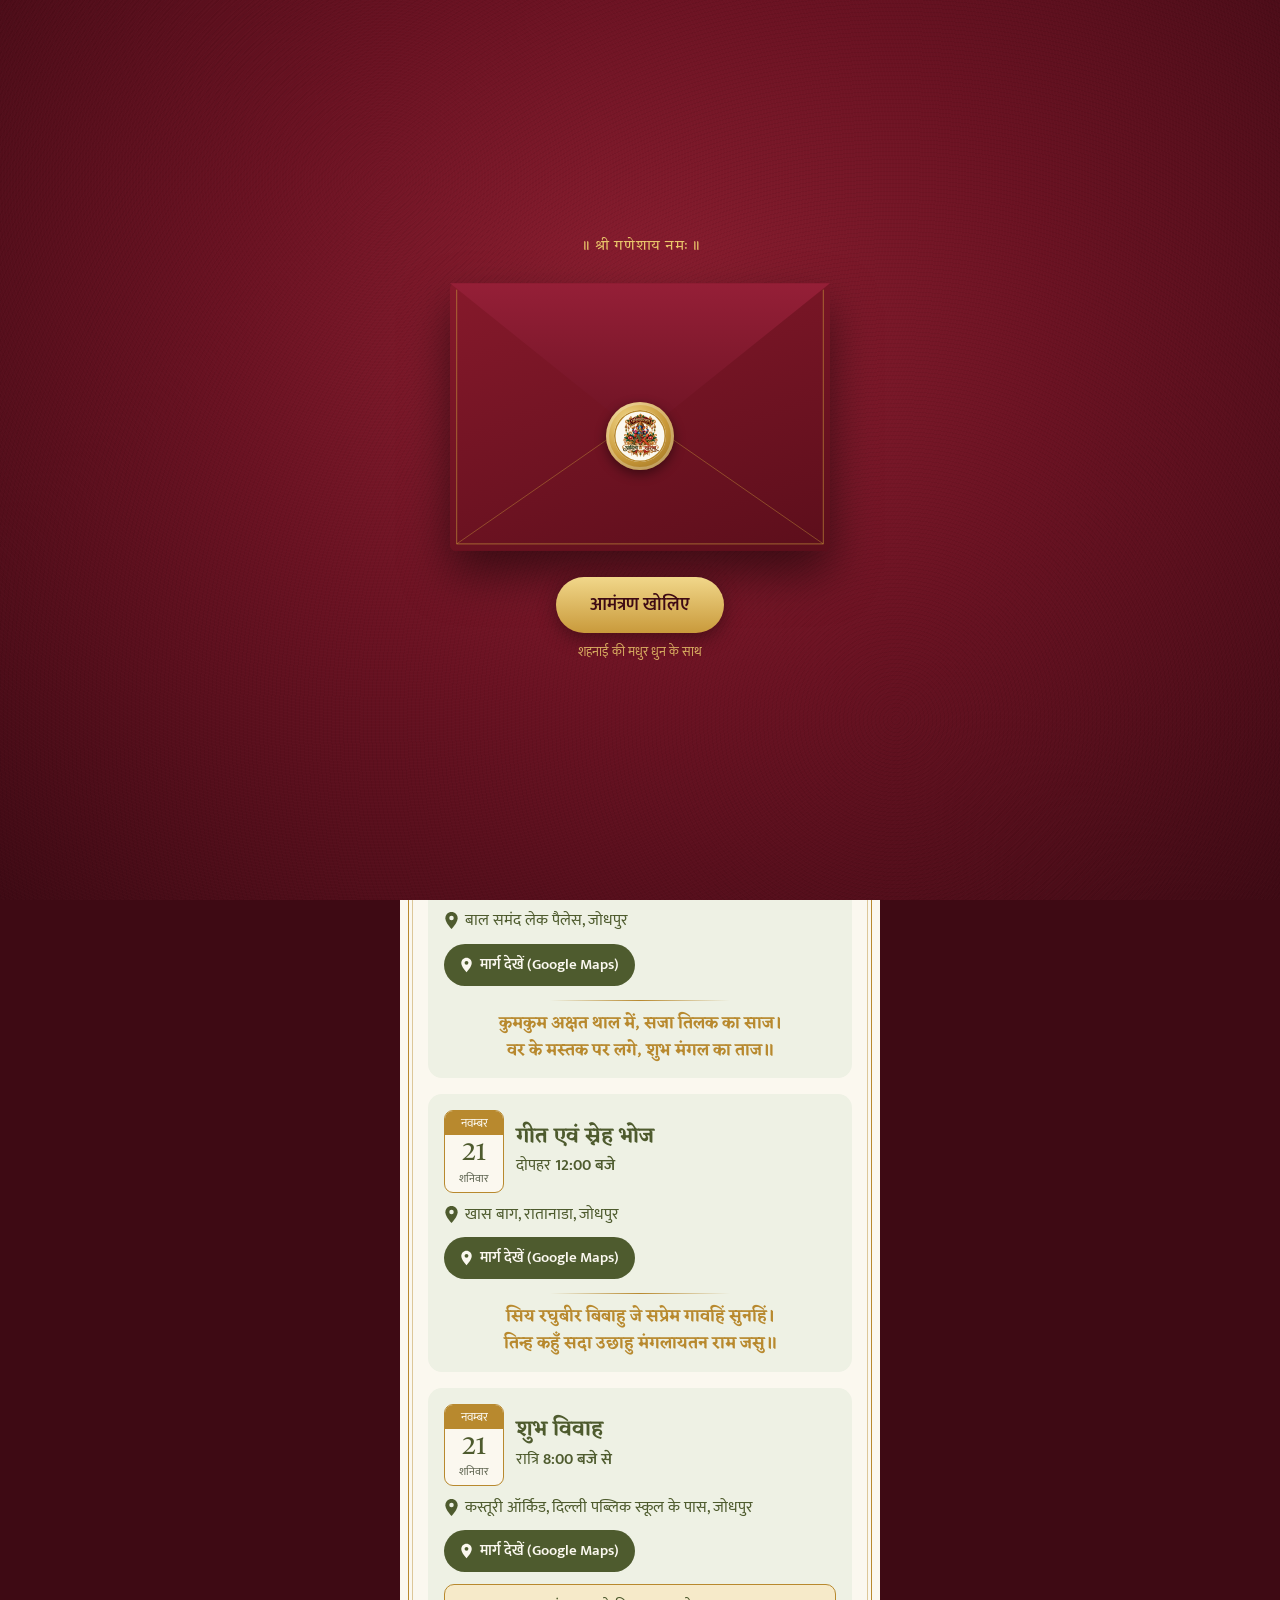
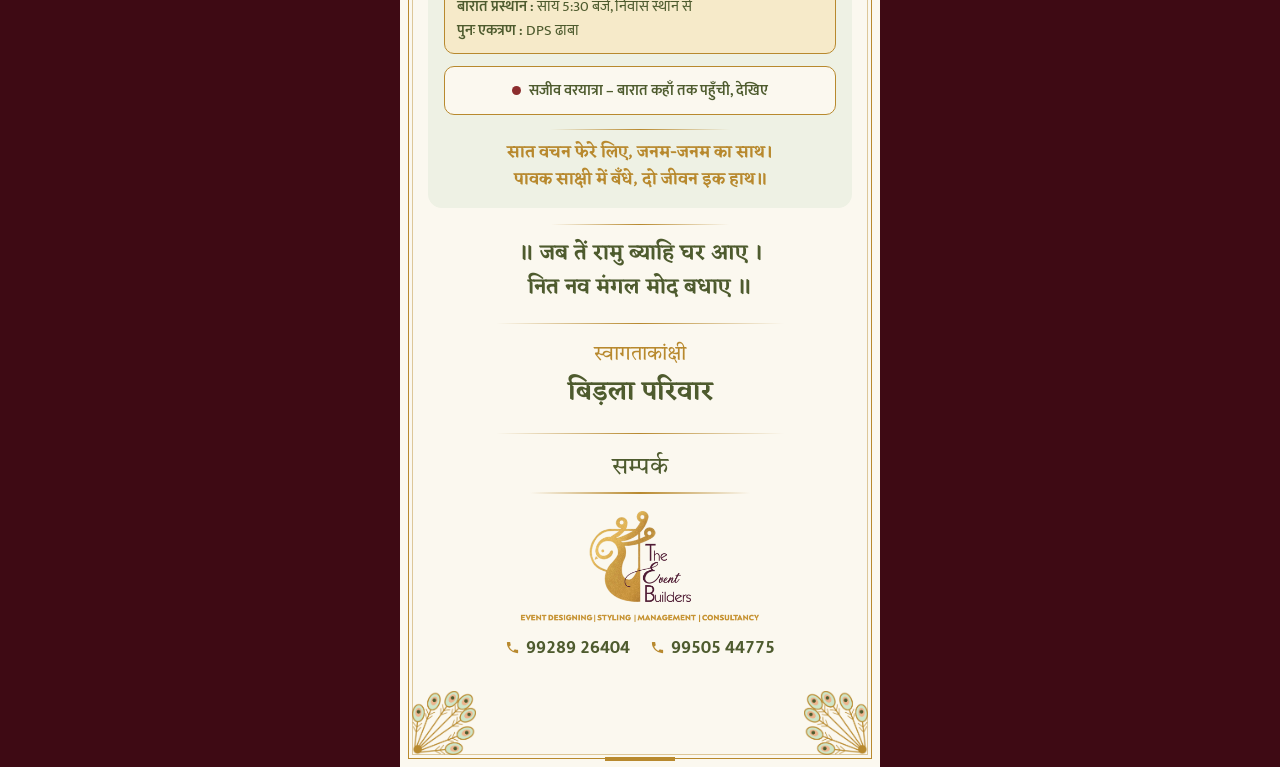
==== invite/c/index.html @ e76a33a8 "Create wedding invitation HTML structure This HTML file contains the structure and content for an in" ====
<!doctype html>
<html lang="hi">
<head>
<meta charset="utf-8">
<script>document.documentElement.className+=" js";</script>
<meta name="viewport" content="width=device-width, initial-scale=1, viewport-fit=cover">
<title>सादर आमंत्रण · आदित्य संग खुशबू</title>
<meta name="description" content="आदित्य संग खुशबू – शुभ विवाह, 20–21 नवम्बर 2026, जोधपुर · स्वागताकांक्षी बिड़ला परिवार">
<meta property="og:title" content="सादर आमंत्रण · आदित्य संग खुशबू">
<meta property="og:description" content="स्वागताकांक्षी – बिड़ला परिवार · जोधपुर">
<meta name="theme-color" content="#5E0F1C">
<link rel="preconnect" href="https://fonts.googleapis.com"><link rel="preconnect" href="https://fonts.gstatic.com" crossorigin><link rel="stylesheet" href="https://fonts.googleapis.com/css2?family=Tiro+Devanagari+Hindi&family=Mukta:wght@400;600&family=Eczar:wght@600&display=swap">
<link rel="stylesheet" href="../e.css?v=1">
</head>
<body>

<!-- ENVELOPE -->
<div class="env-screen" id="envScreen">
  <p class="env-top">॥ श्री गणेशाय नमः ॥</p>
  <div class="envelope" id="env">
    <div class="env-back"></div>
    <div class="env-card"><img src="../../assets/logo.png" alt=""><span>सादर आमंत्रण</span></div>
    <div class="env-front"></div>
    <div class="env-flap"></div>
    <svg class="env-lines" viewBox="0 0 142 100" preserveAspectRatio="none" aria-hidden="true">
      <path d="M2.5 2.5 V97.5 H139.5 V2.5" fill="none" stroke="#C99A3B" stroke-width=".6" vector-effect="non-scaling-stroke"/>
      <path d="M2.5 97.5 L71 50 L139.5 97.5" fill="none" stroke="#C99A3B" stroke-width=".6" vector-effect="non-scaling-stroke" opacity=".7"/>
    </svg>
    <div class="seal"><i style="background-image:url(../../assets/logo.png)"></i></div>
  </div>
  <div class="env-cta">
    <button class="open-btn" id="openBtn" type="button">आमंत्रण खोलिए</button>
    <span class="env-hint">शहनाई की मधुर धुन के साथ</span>
  </div>
</div>

<!-- INVITE -->
<main class="page" id="page">
  <i class="bar t"></i><i class="bar b"></i>
  <section class="sec hero">
    <i class="orn tl"></i><i class="orn tr"></i>
    <p class="ganesh">॥ श्री गणेशाय नमः ॥</p>
    <img class="logo" src="../../assets/logo.png" alt="आदित्य संग खुशबू">
    <div class="dohabox"><div class="crop"><img src="../../assets/doha.png" alt="आदित्य की किरणें मिलीं, महकी खुशबू संग।"></div><p class="dline">शुभ बेला में आइए, भरने जीवन-रंग ॥</p></div>
    <div class="fl"></div>
  </section>

  <section class="sec rv">
    <p class="sa">सादर आमंत्रण</p>
    <p class="amantran" id="amantran">प्रभु कृपा एवं बड़ों के आशीर्वाद से<span class="cp">आदित्य<em>संग</em>खुशबू</span>के शुभ विवाह के मंगल अवसर पर<br>निम्न कार्यक्रमों में आप सादर आमंत्रित हैं।</p>
    <p class="ashirwad">आपकी उपस्थिति एवं आशीर्वाद नवयुगल के लिए अमूल्य होगा।</p>
    <div class="fl"></div>
  </section>

  <section class="sec rv cd" id="cd">
    <p class="cap" id="cdCap">तिलक समारोह में शेष</p>
    <div class="row">
      <div class="unit"><div class="num" id="dd">00</div><div class="u">दिन</div></div>
      <div class="unit"><div class="num" id="hh">00</div><div class="u">घंटे</div></div>
      <div class="unit"><div class="num" id="mm">00</div><div class="u">मिनट</div></div>
      <div class="unit"><div class="num" id="ss">00</div><div class="u">सेकंड</div></div>
    </div>
    <p class="when" id="cdWhen">शुक्रवार, 20 नवम्बर 2026 · सायं 6:00 बजे</p>
    <div class="fl"></div>
  </section>

  <section class="sec">
    <h2 class="ttl rv">कार्यक्रम</h2>
    <div id="fns"><div class="fn rv"><div class="hd"><div class="cal"><div class="m">नवम्बर</div><div class="d">20</div><div class="w">शुक्रवार</div></div><div><div class="nm">तिलक एवं स्वागत समारोह</div></div></div><div class="lines"><b>तिलक :</b> सायं 6:00 बजे<br><b>स्वागत समारोह :</b> रात्रि 8:00 बजे से</div><div class="ven"><svg viewBox="0 0 24 30"><path d="M12 1.5C6.5 1.5 2.2 5.8 2.2 11.2c0 7.3 9.8 17.3 9.8 17.3s9.8-10 9.8-17.3C21.8 5.8 17.5 1.5 12 1.5z" fill="#4E5B2E"/><circle cx="12" cy="11" r="3.6" fill="#EEF1E4"/></svg><span>बाल समंद लेक पैलेस, जोधपुर</span></div><a class="mapbtn" href="https://maps.google.com/?q=Bal+Samand+Lake+Palace+Jodhpur" target="_blank" rel="noopener"><svg viewBox="0 0 24 30"><path d="M12 1.5C6.5 1.5 2.2 5.8 2.2 11.2c0 7.3 9.8 17.3 9.8 17.3s9.8-10 9.8-17.3C21.8 5.8 17.5 1.5 12 1.5z" fill="#FBF8EF"/><circle cx="12" cy="11" r="3.6" fill="#4E5B2E"/></svg>मार्ग देखें (Google Maps)</a><p class="dh"><span>कुमकुम अक्षत थाल में, सजा तिलक का साज।</span><span>वर के मस्तक पर लगे, शुभ मंगल का ताज॥</span></p></div><div class="fn rv"><div class="hd"><div class="cal"><div class="m">नवम्बर</div><div class="d">21</div><div class="w">शनिवार</div></div><div><div class="nm">गीत एवं स्नेह भोज</div><div class="tm">दोपहर <b>12:00 बजे</b></div></div></div><div class="ven"><svg viewBox="0 0 24 30"><path d="M12 1.5C6.5 1.5 2.2 5.8 2.2 11.2c0 7.3 9.8 17.3 9.8 17.3s9.8-10 9.8-17.3C21.8 5.8 17.5 1.5 12 1.5z" fill="#4E5B2E"/><circle cx="12" cy="11" r="3.6" fill="#EEF1E4"/></svg><span>खास बाग, रातानाडा, जोधपुर</span></div><a class="mapbtn" href="https://maps.google.com/?q=Khaas+Bagh+Ratanada+Jodhpur" target="_blank" rel="noopener"><svg viewBox="0 0 24 30"><path d="M12 1.5C6.5 1.5 2.2 5.8 2.2 11.2c0 7.3 9.8 17.3 9.8 17.3s9.8-10 9.8-17.3C21.8 5.8 17.5 1.5 12 1.5z" fill="#FBF8EF"/><circle cx="12" cy="11" r="3.6" fill="#4E5B2E"/></svg>मार्ग देखें (Google Maps)</a><p class="dh"><span>सिय रघुबीर बिबाहु जे सप्रेम गावहिं सुनहिं।</span><span>तिन्ह कहुँ सदा उछाहु मंगलायतन राम जसु॥</span></p></div><div class="fn rv"><div class="hd"><div class="cal"><div class="m">नवम्बर</div><div class="d">21</div><div class="w">शनिवार</div></div><div><div class="nm">शुभ विवाह</div><div class="tm">रात्रि <b>8:00 बजे से</b></div></div></div><div class="ven"><svg viewBox="0 0 24 30"><path d="M12 1.5C6.5 1.5 2.2 5.8 2.2 11.2c0 7.3 9.8 17.3 9.8 17.3s9.8-10 9.8-17.3C21.8 5.8 17.5 1.5 12 1.5z" fill="#4E5B2E"/><circle cx="12" cy="11" r="3.6" fill="#EEF1E4"/></svg><span>कस्तूरी ऑर्किड, दिल्ली पब्लिक स्कूल के पास, जोधपुर</span></div><a class="mapbtn" href="https://www.google.com/maps/search/?api=1&query=Hotel+Kasturi+Orchid+Jodhpur&query_place_id=ChIJCZMrGjiJQTkRTpjJPzwzF0k" target="_blank" rel="noopener"><svg viewBox="0 0 24 30"><path d="M12 1.5C6.5 1.5 2.2 5.8 2.2 11.2c0 7.3 9.8 17.3 9.8 17.3s9.8-10 9.8-17.3C21.8 5.8 17.5 1.5 12 1.5z" fill="#FBF8EF"/><circle cx="12" cy="11" r="3.6" fill="#4E5B2E"/></svg>मार्ग देखें (Google Maps)</a><div class="strip"><b>बारात प्रस्थान :</b> सायं 5:30 बजे, निवास स्थान से<br><b>पुनः एकत्रण :</b> DPS ढाबा</div><a class="livebtn" href="https://shivaam1000.github.io/ADITYA-KA-SHUBH-VIVAH/" target="_blank" rel="noopener"><i></i>सजीव वरयात्रा – बारात कहाँ तक पहुँची, देखिए</a><p class="dh"><span>सात वचन फेरे लिए, जनम-जनम का साथ।</span><span>पावक साक्षी में बँधे, दो जीवन इक हाथ॥</span></p></div></div>
  </section>

  <section class="sec rv">
    <div class="fl s"></div>
    <p class="chaupai"><span>॥ जब तें रामु ब्याहि घर आए ।</span><span>नित नव मंगल मोद बधाए ॥</span></p>
    <div class="fl"></div>
    <p class="sw">स्वागताकांक्षी</p>
    <p class="bp">बिड़ला परिवार</p>
    <div class="fl"></div>
  </section>

  <section class="sec rv foot">
    <i class="orn bl"></i><i class="orn br"></i>
    <h2 class="ttl">सम्पर्क</h2>
    <img class="teb" src="../../assets/teb.png" alt="The Event Builders">
    <div class="tels">
      <a href="tel:+919928926404"><svg viewBox="0 0 24 24"><path fill="#B8892E" d="M6.6 10.8a15.1 15.1 0 0 0 6.6 6.6l2.2-2.2c.3-.3.7-.4 1-.2 1.1.4 2.3.6 3.6.6.6 0 1 .4 1 1V20c0 .6-.4 1-1 1A17 17 0 0 1 3 4c0-.6.4-1 1-1h3.5c.6 0 1 .4 1 1 0 1.3.2 2.5.6 3.6.1.3 0 .7-.2 1z"/></svg><b>99289 26404</b></a>
      <a href="tel:+919950544775"><svg viewBox="0 0 24 24"><path fill="#B8892E" d="M6.6 10.8a15.1 15.1 0 0 0 6.6 6.6l2.2-2.2c.3-.3.7-.4 1-.2 1.1.4 2.3.6 3.6.6.6 0 1 .4 1 1V20c0 .6-.4 1-1 1A17 17 0 0 1 3 4c0-.6.4-1 1-1h3.5c.6 0 1 .4 1 1 0 1.3.2 2.5.6 3.6.1.3 0 .7-.2 1z"/></svg><b>99505 44775</b></a>
    </div>
  </section>
</main>

<button class="mus" id="mus" type="button" aria-label="शहनाई चालू / बंद" hidden>
  <svg class="on1" viewBox="0 0 24 24"><path fill="currentColor" d="M9 18V6l10-2v12M9 18a3 3 0 1 1-3-3 3 3 0 0 1 3 3zm10-2a3 3 0 1 1-3-3 3 3 0 0 1 3 3z" stroke="currentColor" stroke-width="1.2"/></svg>
  <svg class="off" viewBox="0 0 24 24"><path fill="currentColor" d="M9 18V6l10-2v12M9 18a3 3 0 1 1-3-3 3 3 0 0 1 3 3zm10-2a3 3 0 1 1-3-3 3 3 0 0 1 3 3z" opacity=".55"/><path d="M4 4l16 16" stroke="currentColor" stroke-width="2"/></svg>
</button>
<audio id="aud" src="../../assets/shehnai.mp3" loop preload="auto"></audio>
<div class="petals" id="petals"></div>

<script>var EV=[{"t": 1795177800000, "lab": "तिलक समारोह", "when": "शुक्रवार, 20 नवम्बर 2026 · सायं 6:00 बजे"}, {"t": 1795242600000, "lab": "गीत एवं स्नेह भोज", "when": "शनिवार, 21 नवम्बर 2026 · दोपहर 12:00 बजे"}, {"t": 1795262400000, "lab": "बारात प्रस्थान", "when": "शनिवार, 21 नवम्बर 2026 · सायं 5:30 बजे"}, {"t": 1795271400000, "lab": "शुभ विवाह", "when": "शनिवार, 21 नवम्बर 2026 · रात्रि 8:00 बजे"}];</script>
<script src="../e.js?v=1"></script>
</body>
</html>
---- invite/e.css ----
:root{
  --ivory:#FBF8EF; --olive:#4E5B2E; --olive-soft:#5E6450; --gold:#B8892E; --gold-soft:#E3D0AA;
  --box:#EEF1E4; --strip:#F6EAC9; --velvet:#6A1222; --velvet-d:#3E0A14;
  --display:'Tiro Devanagari Hindi',serif; --body:'Mukta','Noto Sans Devanagari',system-ui,sans-serif; --ecz:'Eczar',serif;
  color-scheme:light;
}
*{box-sizing:border-box}
html,body{margin:0;background:var(--velvet-d);-webkit-text-size-adjust:100%}
body{font-family:var(--body);color:var(--olive);min-height:100vh}
body.locked{overflow:hidden;height:100vh}
a{color:inherit}
.fl{height:1px;width:68%;margin:18px auto;background:linear-gradient(90deg,transparent,var(--gold),transparent)}
.fl.s{width:42%;margin:12px auto}

/* ============ ENVELOPE SCREEN ============ */
.env-screen{position:fixed;inset:0;z-index:50;display:none;flex-direction:column;align-items:center;justify-content:center;gap:26px;padding:24px 16px;
  background:radial-gradient(ellipse at 50% 38%,#8E1F31 0%,#6A1222 46%,#3E0A14 100%);transition:opacity .9s ease,visibility .9s}
.env-screen::before{content:"";position:absolute;inset:0;opacity:.18;pointer-events:none;
  background:repeating-radial-gradient(circle at 30% 20%,rgba(255,255,255,.06) 0 1px,transparent 1px 3px),repeating-radial-gradient(circle at 70% 80%,rgba(0,0,0,.25) 0 1px,transparent 1px 4px)}
html.js .env-screen{display:flex}
.env-screen.gone{opacity:0;visibility:hidden}
html:not(.js) #cd,html:not(.js) .mus{display:none}
.env-top{font-family:var(--display);color:#E9C46A;font-size:15px;letter-spacing:.04em;margin:0;text-align:center;position:relative}
.envelope{position:relative;width:min(84vw,380px);aspect-ratio:1.42;perspective:1200px}
.env-back{position:absolute;inset:0;border-radius:6px;background:linear-gradient(170deg,#7E1628,#560D19);box-shadow:0 22px 46px rgba(0,0,0,.5)}
.env-card{position:absolute;left:6%;right:6%;top:7%;height:86%;z-index:1;background:var(--ivory);border-radius:4px;
  display:flex;flex-direction:column;align-items:center;justify-content:center;gap:4px;transition:transform 1.2s cubic-bezier(.2,.75,.2,1)}
.env-card::before{content:"";position:absolute;inset:5px;border:1px solid var(--gold);border-radius:3px;pointer-events:none}
.env-card img{width:46%;height:auto}
.env-card span{font-family:var(--display);color:var(--gold);font-size:15px}
.env-front{position:absolute;inset:0;z-index:2;border-radius:6px;clip-path:polygon(0 0,50% 54%,100% 0,100% 100%,0 100%);
  background:linear-gradient(160deg,#86192B,#5C0E1B)}
.env-lines{position:absolute;inset:0;z-index:4;width:100%;height:100%;pointer-events:none}
.env-flap{position:absolute;left:0;right:0;top:0;height:57%;z-index:3;transform-origin:50% 0;transition:transform .8s cubic-bezier(.4,.1,.3,1);
  clip-path:polygon(0 0,100% 0,50% 100%);background:linear-gradient(180deg,#951F37,#6C1323)}
.seal{position:absolute;left:50%;top:57%;z-index:5;width:68px;height:68px;margin:-34px 0 0 -34px;border-radius:50%;
  background:radial-gradient(circle at 35% 30%,#F3D98B,#C9993A 55%,#8E6418);box-shadow:0 4px 12px rgba(0,0,0,.45),inset 0 0 0 3px rgba(255,255,255,.25);
  display:flex;align-items:center;justify-content:center;transition:opacity .4s,transform .4s}
.seal i{display:block;width:52px;height:52px;border-radius:50%;background:var(--ivory) center/86% no-repeat;box-shadow:inset 0 0 0 1.5px var(--gold)}
.envelope.open .seal{opacity:0;transform:scale(.6)}
.envelope.open .env-flap{transform:rotateX(180deg)}
.envelope.open2 .env-flap{z-index:0}
.envelope.open2 .env-card{transform:translateY(-58%) scale(1.03)}
.env-cta{display:flex;flex-direction:column;align-items:center;gap:8px;position:relative;transition:opacity .4s}
.env-screen.opening .env-cta{opacity:0}
.open-btn{font:600 18px var(--body);color:#3E0A14;background:linear-gradient(180deg,#F1D78A,#C99A3B);border:0;border-radius:999px;padding:13px 34px;cursor:pointer;
  box-shadow:0 6px 18px rgba(0,0,0,.35);animation:pulse 2.2s ease-in-out infinite}
.open-btn:focus-visible{outline:2px solid #F1D78A;outline-offset:3px}
.env-hint{font-size:13px;color:#E9C46A;opacity:.85}
@keyframes pulse{0%,100%{transform:scale(1)}50%{transform:scale(1.05)}}

/* ============ INVITE PAGE ============ */
.page{position:relative;max-width:480px;margin:0 auto;background:var(--ivory);min-height:100vh;overflow:hidden}
.page::before{content:"";position:absolute;inset:8px;border:1px solid var(--gold);pointer-events:none;z-index:2}
.page::after{content:"";position:absolute;inset:12px;border:1px solid rgba(184,137,46,.45);pointer-events:none;z-index:2}
.bar{position:absolute;left:50%;width:70px;height:4px;margin-left:-35px;background:var(--gold);z-index:3}
.bar.t{top:6px}.bar.b{bottom:6px}
.orn{position:absolute;width:64px;height:64px;background:url(../assets/corner.png) no-repeat 0 0/contain;pointer-events:none;z-index:3}
.orn.tl{left:12px;top:12px}.orn.tr{right:12px;top:12px;transform:scaleX(-1)}
.orn.bl{left:12px;bottom:12px;transform:scaleY(-1)}.orn.br{right:12px;bottom:12px;transform:scale(-1,-1)}
.sec{position:relative;padding:0 28px;text-align:center}
.hero{padding-top:34px}
.ganesh{font-family:var(--display);color:var(--gold);font-size:15px;letter-spacing:.04em;margin:0}
.logo{display:block;width:min(64%,250px);height:auto;margin:6px auto 0}
.dohabox{width:100%;margin:12px auto 0;container-type:inline-size}
.dohabox .crop{width:100%;aspect-ratio:1400/170;overflow:hidden}
.dohabox .crop img{display:block;width:100%;height:auto}
.dline{font-family:var(--ecz);font-weight:600;color:var(--olive);margin:0;font-size:19px;font-size:5.4cqw;line-height:1.3;white-space:nowrap}
.sa{font-family:var(--display);color:var(--gold);font-size:22px;margin:0 0 8px}
.amantran{font-family:var(--display);font-size:18px;line-height:1.75;color:var(--olive);margin:0;text-wrap:balance}
.amantran .cp{display:block;font-family:var(--ecz);font-weight:600;font-size:25px;line-height:1.35;margin:6px 0}
.amantran .cp em{font-style:normal;color:var(--gold);font-family:var(--display);font-size:17px;margin:0 6px}
.ashirwad{font-family:var(--display);font-size:16px;color:var(--olive-soft);margin:10px 0 0;text-wrap:balance}

.cd{margin:4px 0 0}
.cd .cap{font-family:var(--display);font-size:18px;color:var(--olive);margin:0 0 10px}
.cd .row{display:flex;justify-content:center;gap:10px}
.cd .unit{display:flex;flex-direction:column;align-items:center;gap:5px}
.cd .num{min-width:56px;padding:6px 4px 4px;background:#fff9;border:1px solid var(--gold-soft);border-bottom:2px solid var(--gold);border-radius:6px;
  font-family:var(--display);font-size:28px;line-height:1.1;color:var(--olive);font-variant-numeric:tabular-nums}
.cd .u{font-size:12px;color:var(--olive-soft)}
.cd .when{font-size:13px;color:var(--olive-soft);margin:8px 0 0}

.ttl{font-family:var(--display);font-weight:400;font-size:24px;color:var(--olive);margin:0}
.ttl::after{content:"";display:block;width:min(60%,220px);height:1.5px;margin:8px auto 16px;background:linear-gradient(90deg,transparent,var(--gold),transparent)}
.fn{background:var(--box);border-radius:14px;padding:16px 16px 14px;margin:0 0 16px;text-align:left}
.fn .hd{display:flex;gap:12px;align-items:center}
.cal{flex:none;width:60px;border:1px solid var(--gold);border-radius:9px;overflow:hidden;background:var(--ivory);text-align:center}
.cal .m{background:var(--gold);color:var(--ivory);font-size:12px;padding:2px 0}
.cal .d{font-family:var(--display);font-size:27px;line-height:1.15;color:var(--olive);padding-top:3px}
.cal .w{font-size:11px;color:var(--olive-soft);padding-bottom:4px}
.fn .nm{font-family:var(--ecz);font-weight:600;font-size:21px;line-height:1.25;color:var(--olive)}
.fn .tm{font-size:16px;color:var(--olive);margin-top:2px}
.fn .tm b{font-weight:600}
.fn .lines{margin:10px 0 0;font-size:15.5px;line-height:1.55}
.fn .lines b{font-weight:600}
.fn .ven{display:flex;gap:6px;align-items:flex-start;margin:10px 0 0;font-size:15.5px;line-height:1.45}
.fn .ven svg{flex:none;width:15px;height:19px;margin-top:2px}
.mapbtn{display:inline-flex;align-items:center;gap:7px;margin:12px 0 0;padding:9px 16px;border-radius:999px;background:var(--olive);color:var(--ivory);
  text-decoration:none;font:600 14.5px var(--body)}
.mapbtn svg{width:13px;height:16px}
.fn .dh{font-family:var(--ecz);font-weight:600;color:var(--gold);text-align:center;font-size:15px;line-height:1.6;margin:14px 0 0;container-type:inline-size}
.fn .dh span{display:block;white-space:nowrap;font-size:4.3cqw}
.fn .dh::before{content:"";display:block;width:46%;height:1px;margin:0 auto 10px;background:linear-gradient(90deg,transparent,var(--gold),transparent)}
.strip{margin:12px 0 0;background:var(--strip);border:1px solid var(--gold);border-radius:10px;padding:10px 12px;font-size:15px;line-height:1.6}
.strip b{font-weight:600}
.livebtn{display:flex;align-items:center;justify-content:center;gap:8px;margin:12px 0 0;padding:11px 14px;border-radius:10px;border:1px solid var(--gold);
  background:var(--ivory);color:var(--olive);text-decoration:none;font:600 15px var(--body);text-align:center}
.livebtn i{width:9px;height:9px;border-radius:50%;background:#8C2D2D;flex:none;animation:blink 1.4s ease-in-out infinite}
@keyframes blink{50%{opacity:.25}}

.chaupai{font-family:var(--ecz);font-weight:600;color:var(--olive);font-size:17px;line-height:1.6;margin:4px 0 0;container-type:inline-size}
.chaupai span{display:block;white-space:nowrap;font-size:5cqw}
.sw{font-family:var(--display);color:var(--gold);font-size:20px;margin:0}
.bp{font-family:var(--ecz);font-weight:600;color:var(--olive);font-size:26px;margin:0}
.teb{display:block;width:min(70%,240px);height:auto;margin:0 auto 10px}
.tels{display:flex;justify-content:center;flex-wrap:wrap;gap:8px 20px}
.tels a{display:inline-flex;align-items:center;gap:6px;text-decoration:none;color:var(--olive);font-size:18px;font-weight:600;font-variant-numeric:tabular-nums}
.tels svg{width:15px;height:15px}
.foot{padding-bottom:104px}
.sm{font-size:12.5px;color:var(--olive-soft);margin:14px 0 0}

/* music */
.mus{position:fixed;right:max(16px,calc(50% - 240px + 16px));bottom:calc(18px + env(safe-area-inset-bottom,0px));z-index:30;width:50px;height:50px;border-radius:50%;
  border:1.5px solid var(--gold);background:var(--olive);color:var(--ivory);display:flex;align-items:center;justify-content:center;cursor:pointer;box-shadow:0 4px 14px rgba(0,0,0,.3)}
.mus svg{width:22px;height:22px}
.mus.on::after{content:"";position:absolute;inset:-6px;border-radius:50%;border:1.5px solid var(--gold);animation:ring 1.8s ease-out infinite}
@keyframes ring{from{transform:scale(.9);opacity:.9}to{transform:scale(1.35);opacity:0}}
.mus .off{display:none}.mus:not(.on) .on1{display:none}.mus:not(.on) .off{display:block}

/* reveal + petals */
html.js .rv{opacity:0;transform:translateY(18px);transition:opacity .9s ease,transform .9s ease}
html.js .rv.in{opacity:1;transform:none}
.petals{position:fixed;inset:0;pointer-events:none;z-index:40;overflow:hidden}
.petals i{position:absolute;top:-20px;width:11px;height:14px;border-radius:60% 0 60% 0;opacity:.9;animation:fall linear forwards}
@keyframes fall{to{transform:translate(var(--dx),110vh) rotate(var(--r));opacity:.2}}
@media (prefers-reduced-motion:reduce){html.js .rv{opacity:1;transform:none}.open-btn{animation:none}.petals{display:none}}
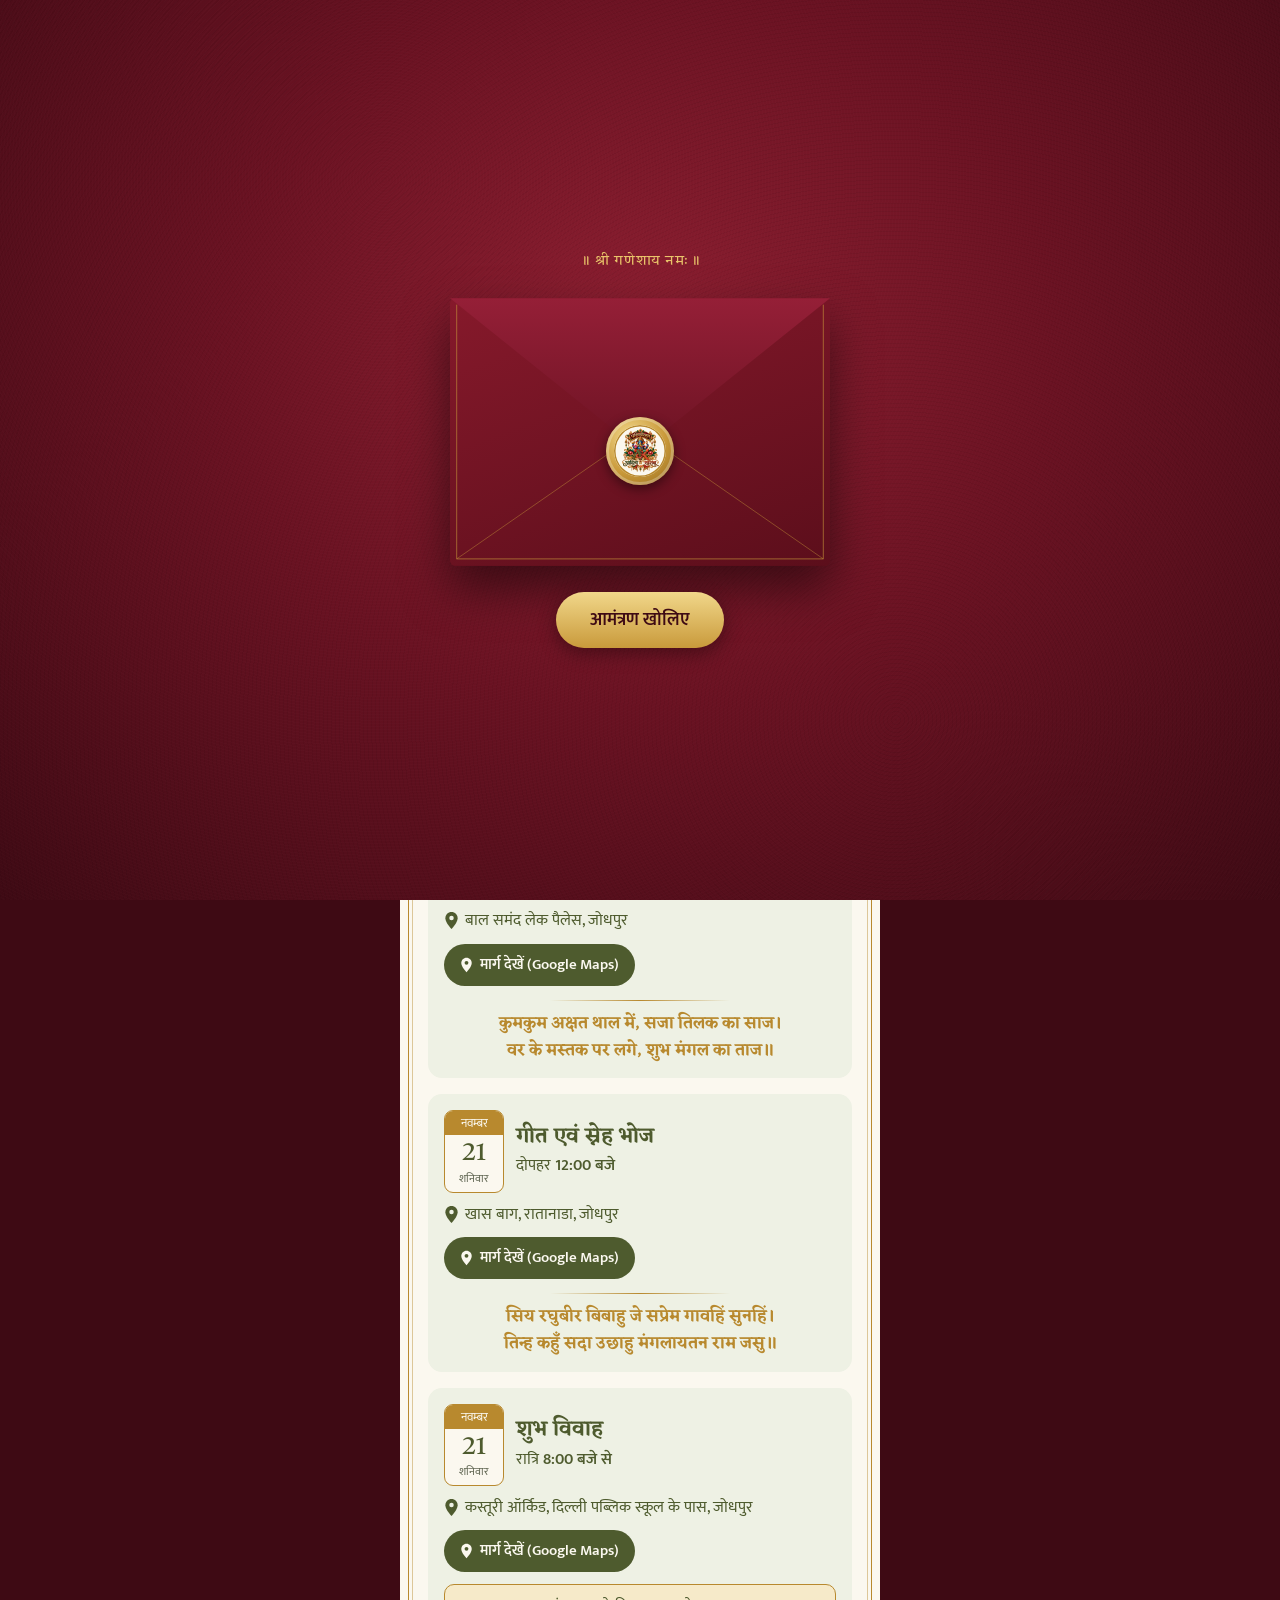
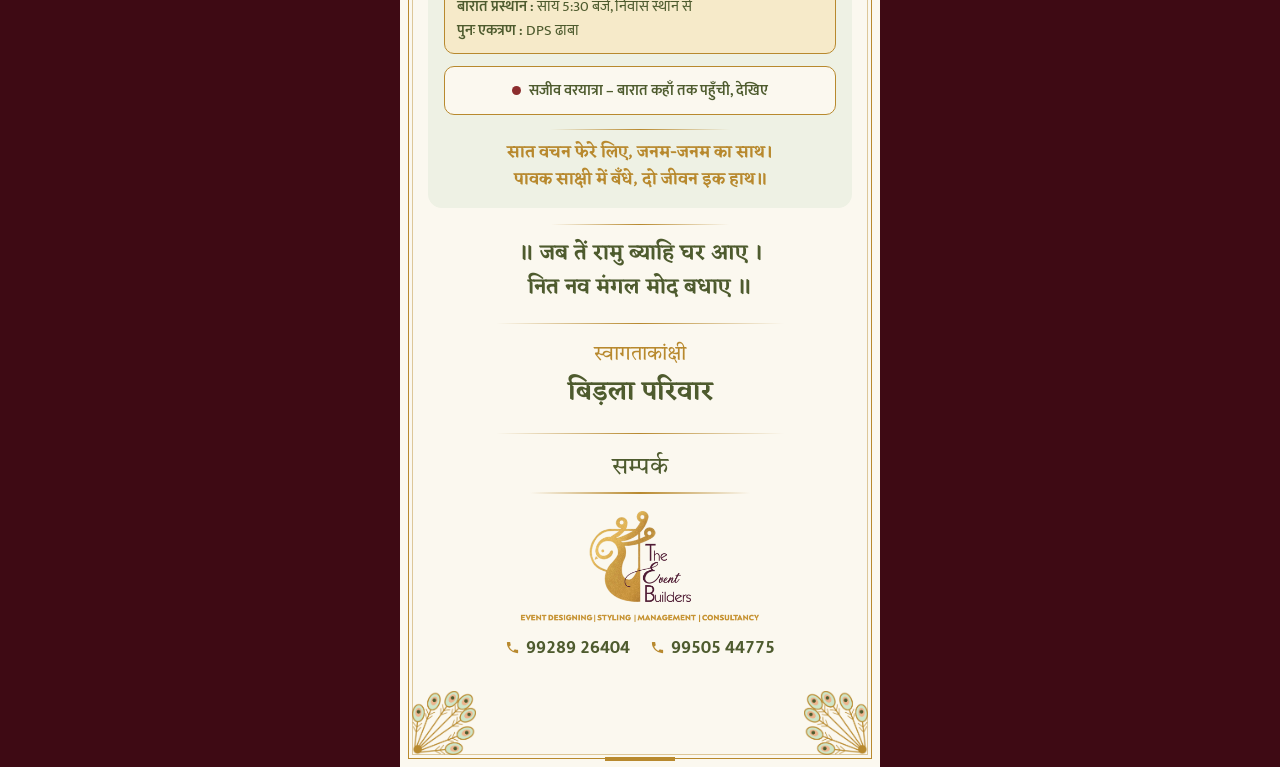
==== commit 32d595ee: "Add Open Graph meta tags to index.html Added Open Graph meta tags for better sharing." ====
--- a/invite/c/index.html
+++ b/invite/c/index.html
@@ -8,6 +8,8 @@
 <meta name="description" content="आदित्य संग खुशबू – शुभ विवाह, 20–21 नवम्बर 2026, जोधपुर · स्वागताकांक्षी बिड़ला परिवार">
 <meta property="og:title" content="सादर आमंत्रण · आदित्य संग खुशबू">
 <meta property="og:description" content="स्वागताकांक्षी – बिड़ला परिवार · जोधपुर">
+<meta property="og:type" content="website">
+<meta property="og:image" content="https://shivaam1000.github.io/ADITYA-KA-SHUBH-VIVAH/assets/logo.png">
 <meta name="theme-color" content="#5E0F1C">
 <link rel="preconnect" href="https://fonts.googleapis.com"><link rel="preconnect" href="https://fonts.gstatic.com" crossorigin><link rel="stylesheet" href="https://fonts.googleapis.com/css2?family=Tiro+Devanagari+Hindi&family=Mukta:wght@400;600&family=Eczar:wght@600&display=swap">
 <link rel="stylesheet" href="../e.css?v=1">
@@ -30,7 +32,6 @@
   </div>
   <div class="env-cta">
     <button class="open-btn" id="openBtn" type="button">आमंत्रण खोलिए</button>
-    <span class="env-hint">शहनाई की मधुर धुन के साथ</span>
   </div>
 </div>
 
@@ -89,14 +90,9 @@
   </section>
 </main>
 
-<button class="mus" id="mus" type="button" aria-label="शहनाई चालू / बंद" hidden>
-  <svg class="on1" viewBox="0 0 24 24"><path fill="currentColor" d="M9 18V6l10-2v12M9 18a3 3 0 1 1-3-3 3 3 0 0 1 3 3zm10-2a3 3 0 1 1-3-3 3 3 0 0 1 3 3z" stroke="currentColor" stroke-width="1.2"/></svg>
-  <svg class="off" viewBox="0 0 24 24"><path fill="currentColor" d="M9 18V6l10-2v12M9 18a3 3 0 1 1-3-3 3 3 0 0 1 3 3zm10-2a3 3 0 1 1-3-3 3 3 0 0 1 3 3z" opacity=".55"/><path d="M4 4l16 16" stroke="currentColor" stroke-width="2"/></svg>
-</button>
-<audio id="aud" src="../../assets/shehnai.mp3" loop preload="auto"></audio>
 <div class="petals" id="petals"></div>
 
 <script>var EV=[{"t": 1795177800000, "lab": "तिलक समारोह", "when": "शुक्रवार, 20 नवम्बर 2026 · सायं 6:00 बजे"}, {"t": 1795242600000, "lab": "गीत एवं स्नेह भोज", "when": "शनिवार, 21 नवम्बर 2026 · दोपहर 12:00 बजे"}, {"t": 1795262400000, "lab": "बारात प्रस्थान", "when": "शनिवार, 21 नवम्बर 2026 · सायं 5:30 बजे"}, {"t": 1795271400000, "lab": "शुभ विवाह", "when": "शनिवार, 21 नवम्बर 2026 · रात्रि 8:00 बजे"}];</script>
-<script src="../e.js?v=1"></script>
+<script src="../e.js?v=2"></script>
 </body>
 </html>
